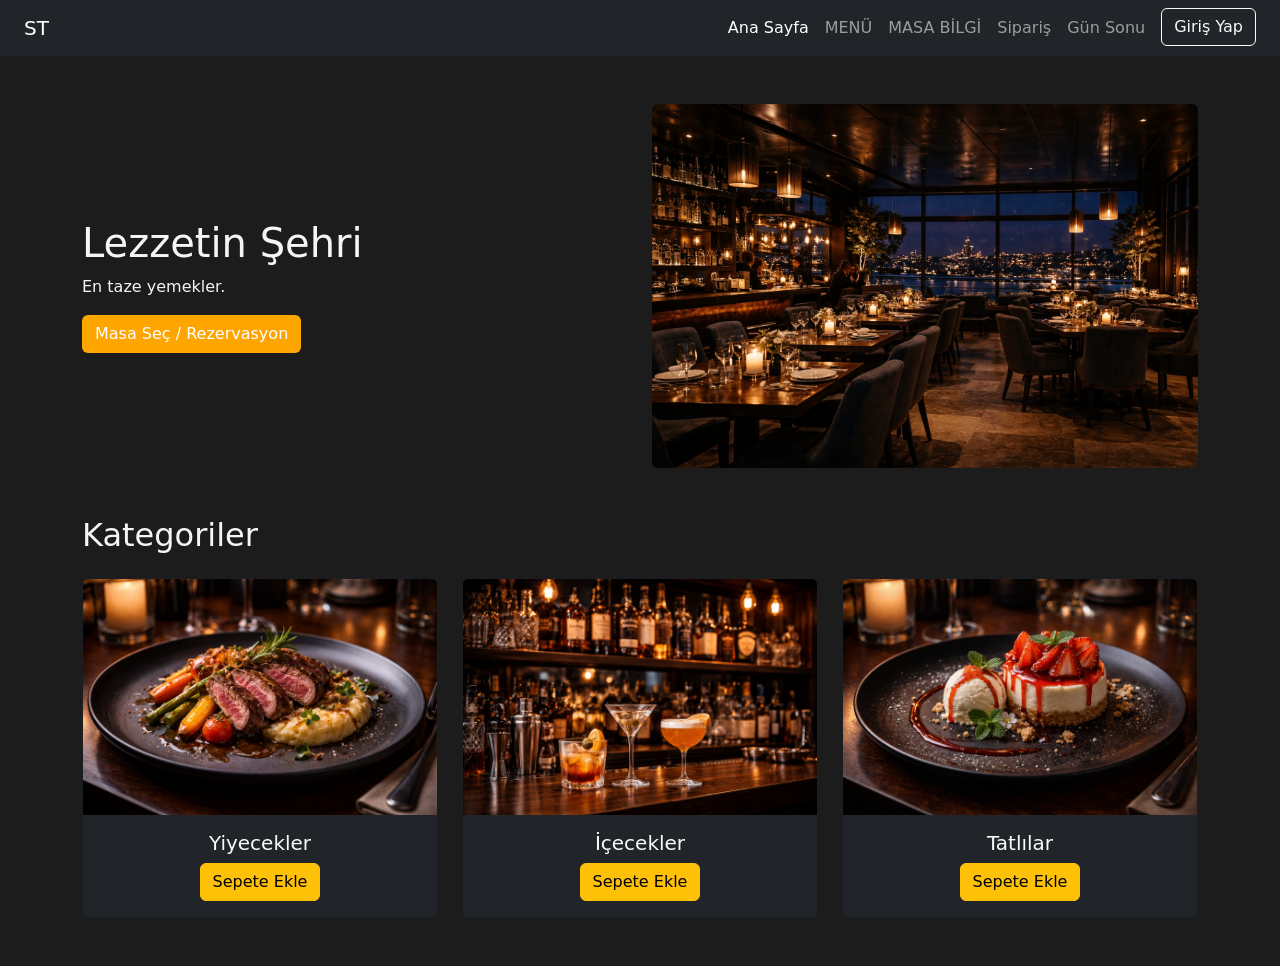
==== ANASAYFA.html @ 4550e704 "update bitirme-projesi" ====
<!DOCTYPE html>
<html lang="tr">
<head>
<meta charset="UTF-8">
<meta name="viewport" content="width=device-width, initial-scale=1">
<title>Urban Kasa Restaurant</title>
<link href="https://cdn.jsdelivr.net/npm/bootstrap@5.3.2/dist/css/bootstrap.min.css" rel="stylesheet">
<style>
  body { background-color: #1c1c1c; color: #f5f5f5; }
  .btn-hero { background-color: orange; color: #fff; }
  .card:hover { transform: scale(1.05); transition: 0.3s; }
</style>
</head>
<body>


<nav class="navbar navbar-expand-lg navbar-dark bg-dark px-4">
  <a class="navbar-brand" href="#">ST</a>
  <button class="navbar-toggler" type="button" data-bs-toggle="collapse" data-bs-target="#navbarNav">
    <span class="navbar-toggler-icon"></span>
  </button>
  <div class="collapse navbar-collapse" id="navbarNav">
    <ul class="navbar-nav ms-auto">
      <li class="nav-item"><a class="nav-link active" href="#">Ana Sayfa</a></li>
      <li class="nav-item"><a class="nav-link" href="MENÜ.html">MENÜ</a></li>
      <li class="nav-item"><a class="nav-link" href="MASA BİLGİ.html">MASA BİLGİ</a></li>
      <li class="nav-item"><a class="nav-link" href="siparis.html">Sipariş</a></li>
      <li class="nav-item"><a class="nav-link" href="günsonu.html">Gün Sonu</a></li>
      <li class="nav-item">
  <button class="btn btn-outline-light ms-2" onclick="window.location.href='GİRİŞ YAP.html'">
    Giriş Yap
  </button>
</li>
    </ul>
  </div>
</nav>


<div class="container my-5">
  <div class="row align-items-center">
    <div class="col-md-6">
      <h1>Lezzetin Şehri</h1>
      <p>En taze yemekler.</p>
      <button class="btn btn-hero" onclick="window.location.href='MASA BİLGİ.html'">
  Masa Seç / Rezervasyon
</button>
    </div>
    <div class="col-md-6">
      <img src="ChatGPT Image 2 Mar 2026 14_18_07.png" class="img-fluid rounded" alt="Restaurant">
      
    </div>
  </div>
</div>

<div class="container my-5">
  <h2 class="mb-4">Kategoriler</h2>
  <div class="row g-4">
    <div class="col-md-4">
      <div class="card bg-dark text-light">
        <img src="ChatGPT Image 2 Mar 2026 14_20_35.png" class="card-img-top" alt="Yiyecekler">
        <div class="card-body text-center">
          <h5 class="card-title">Yiyecekler</h5>
          <button class="btn btn-warning">Sepete Ekle</button>
        </div>
      </div>
    </div>
    <div class="col-md-4">
      <div class="card bg-dark text-light">
        <img src="ChatGPT Image 2 Mar 2026 14_23_09.png" class="card-img-top" alt="İçecekler">
        <div class="card-body text-center">
          <h5 class="card-title">İçecekler</h5>
          <button class="btn btn-warning">Sepete Ekle</button>
        </div>
      </div>
    </div>
    <div class="col-md-4">
      <div class="card bg-dark text-light">
        <img src="ChatGPT Image 2 Mar 2026 14_22_02.png" class="card-img-top" alt="Tatlılar">
        <div class="card-body text-center">
          <h5 class="card-title">Tatlılar</h5>
          <button class="btn btn-warning">Sepete Ekle</button>
        </div>
      </div>
    </div>
  </div>
</div>
<script>

let kullanici = localStorage.getItem("kullanici");

if(kullanici){
document.getElementById("kullaniciBtn").innerText = kullanici;
document.getElementById("kullaniciBtn").href="#";
}

</script>
<script src="https://cdn.jsdelivr.net/npm/bootstrap@5.3.2/dist/js/bootstrap.bundle.min.js"></script>
</body>
</html>
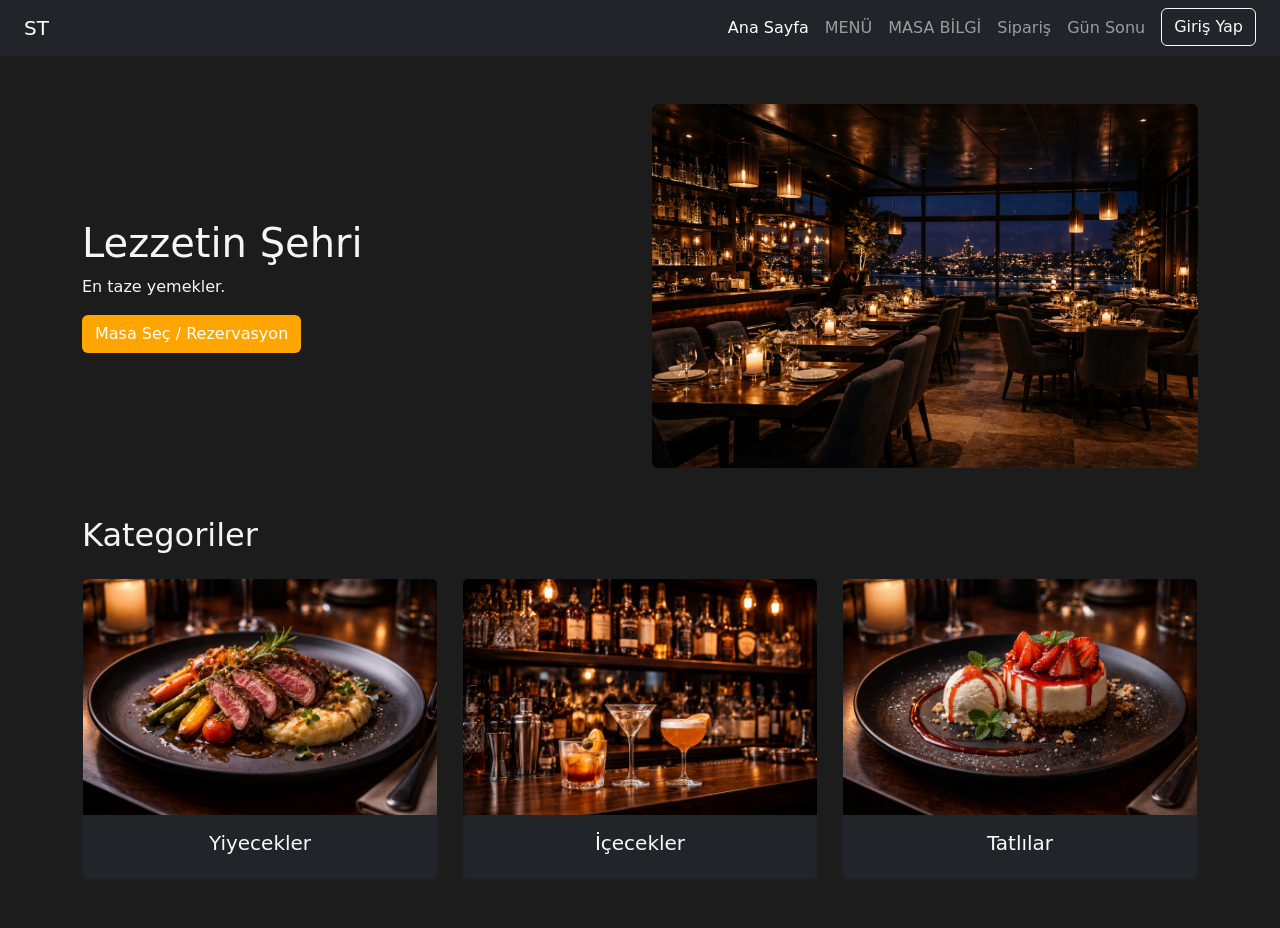
==== commit f336084d: "UPDATE" ====
--- a/ANASAYFA.html
+++ b/ANASAYFA.html
@@ -60,7 +60,7 @@
         <img src="ChatGPT Image 2 Mar 2026 14_20_35.png" class="card-img-top" alt="Yiyecekler">
         <div class="card-body text-center">
           <h5 class="card-title">Yiyecekler</h5>
-          <button class="btn btn-warning">Sepete Ekle</button>
+         
         </div>
       </div>
     </div>
@@ -69,7 +69,7 @@
         <img src="ChatGPT Image 2 Mar 2026 14_23_09.png" class="card-img-top" alt="İçecekler">
         <div class="card-body text-center">
           <h5 class="card-title">İçecekler</h5>
-          <button class="btn btn-warning">Sepete Ekle</button>
+         
         </div>
       </div>
     </div>
@@ -78,7 +78,7 @@
         <img src="ChatGPT Image 2 Mar 2026 14_22_02.png" class="card-img-top" alt="Tatlılar">
         <div class="card-body text-center">
           <h5 class="card-title">Tatlılar</h5>
-          <button class="btn btn-warning">Sepete Ekle</button>
+         
         </div>
       </div>
     </div>
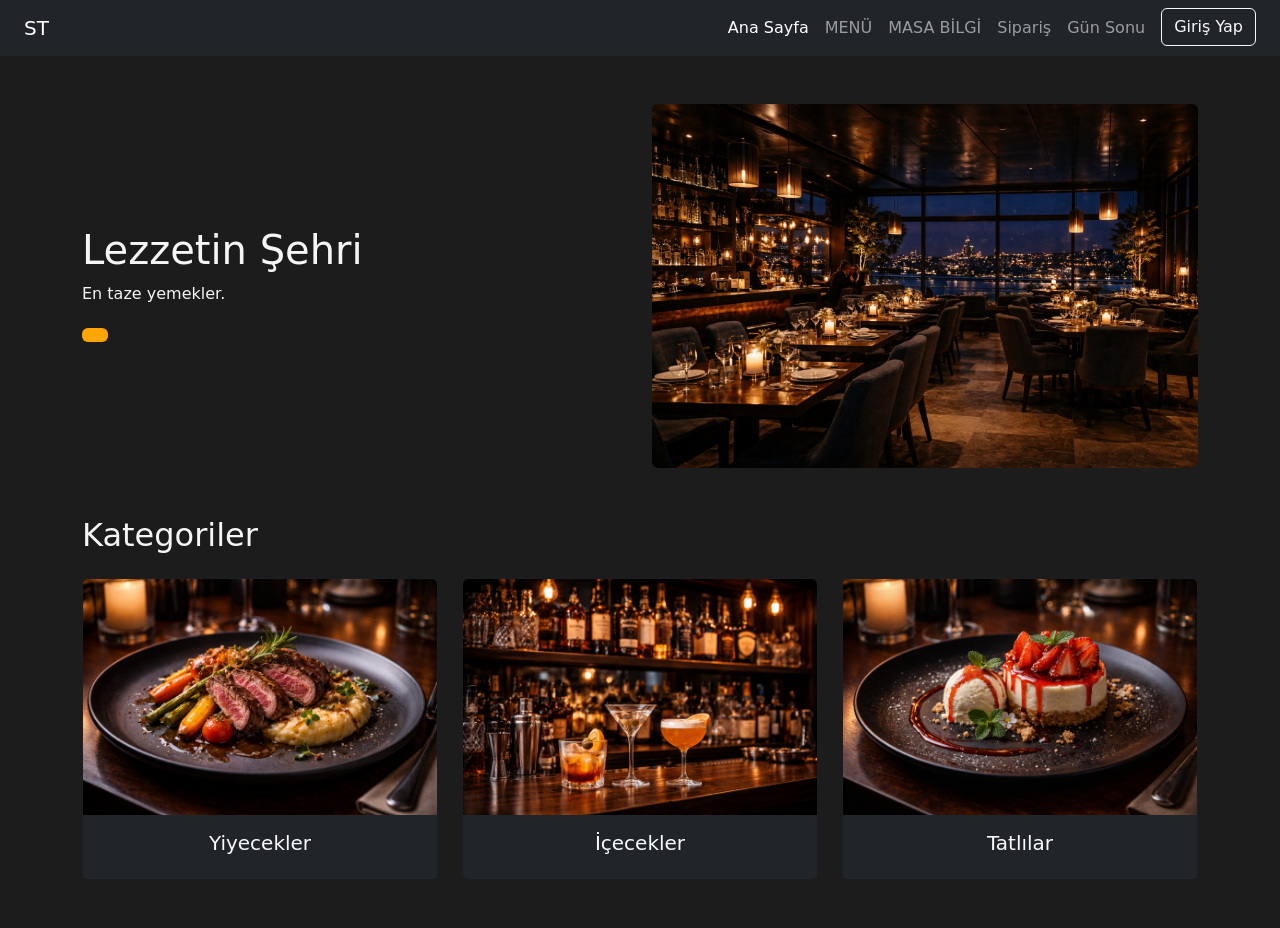
==== commit e118396d: "update" ====
--- a/ANASAYFA.html
+++ b/ANASAYFA.html
@@ -1,99 +1,196 @@
 <!DOCTYPE html>
+
 <html lang="tr">
+
 <head>
+
 <meta charset="UTF-8">
+
 <meta name="viewport" content="width=device-width, initial-scale=1">
+
 <title>Urban Kasa Restaurant</title>
+
 <link href="https://cdn.jsdelivr.net/npm/bootstrap@5.3.2/dist/css/bootstrap.min.css" rel="stylesheet">
+
 <style>
+
   body { background-color: #1c1c1c; color: #f5f5f5; }
+
   .btn-hero { background-color: orange; color: #fff; }
+
   .card:hover { transform: scale(1.05); transition: 0.3s; }
+
 </style>
+
 </head>
+
 <body>
 
 
+
+
+
 <nav class="navbar navbar-expand-lg navbar-dark bg-dark px-4">
+
   <a class="navbar-brand" href="#">ST</a>
+
   <button class="navbar-toggler" type="button" data-bs-toggle="collapse" data-bs-target="#navbarNav">
+
     <span class="navbar-toggler-icon"></span>
+
   </button>
+
   <div class="collapse navbar-collapse" id="navbarNav">
+
     <ul class="navbar-nav ms-auto">
+
       <li class="nav-item"><a class="nav-link active" href="#">Ana Sayfa</a></li>
+
       <li class="nav-item"><a class="nav-link" href="MENÜ.html">MENÜ</a></li>
+
       <li class="nav-item"><a class="nav-link" href="MASA BİLGİ.html">MASA BİLGİ</a></li>
+
       <li class="nav-item"><a class="nav-link" href="siparis.html">Sipariş</a></li>
+
       <li class="nav-item"><a class="nav-link" href="günsonu.html">Gün Sonu</a></li>
+
       <li class="nav-item">
+
   <button class="btn btn-outline-light ms-2" onclick="window.location.href='GİRİŞ YAP.html'">
+
     Giriş Yap
+
   </button>
+
 </li>
+
     </ul>
+
   </div>
+
 </nav>
 
 
+
+
+
 <div class="container my-5">
+
   <div class="row align-items-center">
+
     <div class="col-md-6">
+
       <h1>Lezzetin Şehri</h1>
+
       <p>En taze yemekler.</p>
+
       <button class="btn btn-hero" onclick="window.location.href='MASA BİLGİ.html'">
-  Masa Seç / Rezervasyon
+
+
 </button>
+
     </div>
+
     <div class="col-md-6">
+
       <img src="ChatGPT Image 2 Mar 2026 14_18_07.png" class="img-fluid rounded" alt="Restaurant">
-      
+
+     
+
     </div>
+
   </div>
+
 </div>
 
+
+
 <div class="container my-5">
+
   <h2 class="mb-4">Kategoriler</h2>
+
   <div class="row g-4">
+
     <div class="col-md-4">
+
       <div class="card bg-dark text-light">
+
         <img src="ChatGPT Image 2 Mar 2026 14_20_35.png" class="card-img-top" alt="Yiyecekler">
+
         <div class="card-body text-center">
+
           <h5 class="card-title">Yiyecekler</h5>
+
          
+
         </div>
+
       </div>
+
     </div>
+
     <div class="col-md-4">
+
       <div class="card bg-dark text-light">
+
         <img src="ChatGPT Image 2 Mar 2026 14_23_09.png" class="card-img-top" alt="İçecekler">
+
         <div class="card-body text-center">
+
           <h5 class="card-title">İçecekler</h5>
+
          
+
         </div>
+
       </div>
+
     </div>
+
     <div class="col-md-4">
+
       <div class="card bg-dark text-light">
+
         <img src="ChatGPT Image 2 Mar 2026 14_22_02.png" class="card-img-top" alt="Tatlılar">
+
         <div class="card-body text-center">
+
           <h5 class="card-title">Tatlılar</h5>
+
          
+
         </div>
+
       </div>
+
     </div>
+
   </div>
+
 </div>
+
 <script>
+
+
 
 let kullanici = localStorage.getItem("kullanici");
 
+
+
 if(kullanici){
+
 document.getElementById("kullaniciBtn").innerText = kullanici;
+
 document.getElementById("kullaniciBtn").href="#";
+
 }
 
+
+
 </script>
+
 <script src="https://cdn.jsdelivr.net/npm/bootstrap@5.3.2/dist/js/bootstrap.bundle.min.js"></script>
+
 </body>
+
 </html>
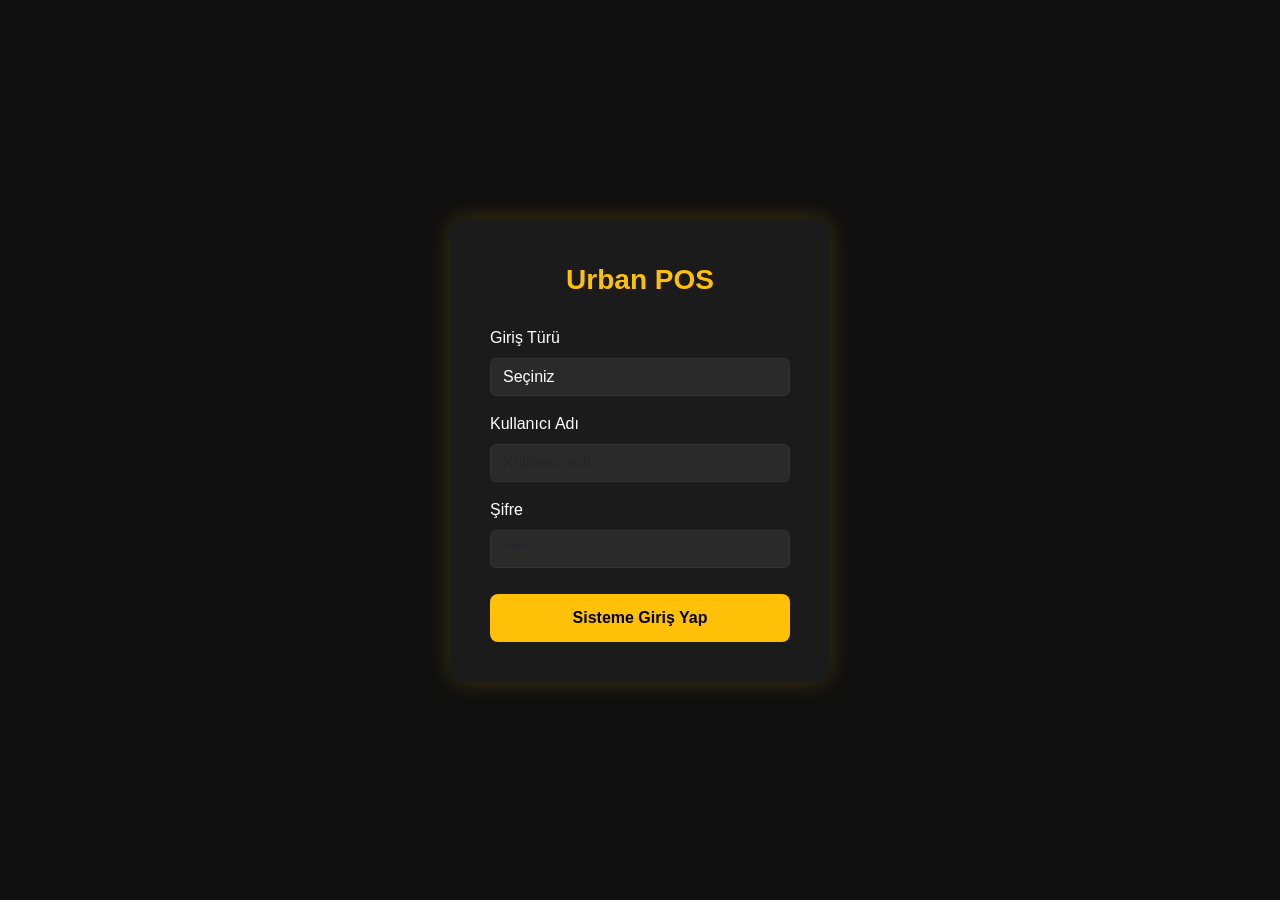
==== commit 92384bdf: "summary" ====
--- a/ANASAYFA.html
+++ b/ANASAYFA.html
@@ -28,7 +28,12 @@
 
 
 
-
+<script>
+if(sessionStorage.getItem("oturum") !== "true"){
+    window.location.href = "GİRİŞ YAP.html";
+}
+
+</script>
 
 <nav class="navbar navbar-expand-lg navbar-dark bg-dark px-4">
 
@@ -53,9 +58,10 @@
       <li class="nav-item"><a class="nav-link" href="siparis.html">Sipariş</a></li>
 
       <li class="nav-item"><a class="nav-link" href="günsonu.html">Gün Sonu</a></li>
-
+<li class="nav-item"><a class="nav-link" href="ürünyönetim.html">Ürün Yönetimi</a></li>
       <li class="nav-item">
 
+
   <button class="btn btn-outline-light ms-2" onclick="window.location.href='GİRİŞ YAP.html'">
 
     Giriş Yap
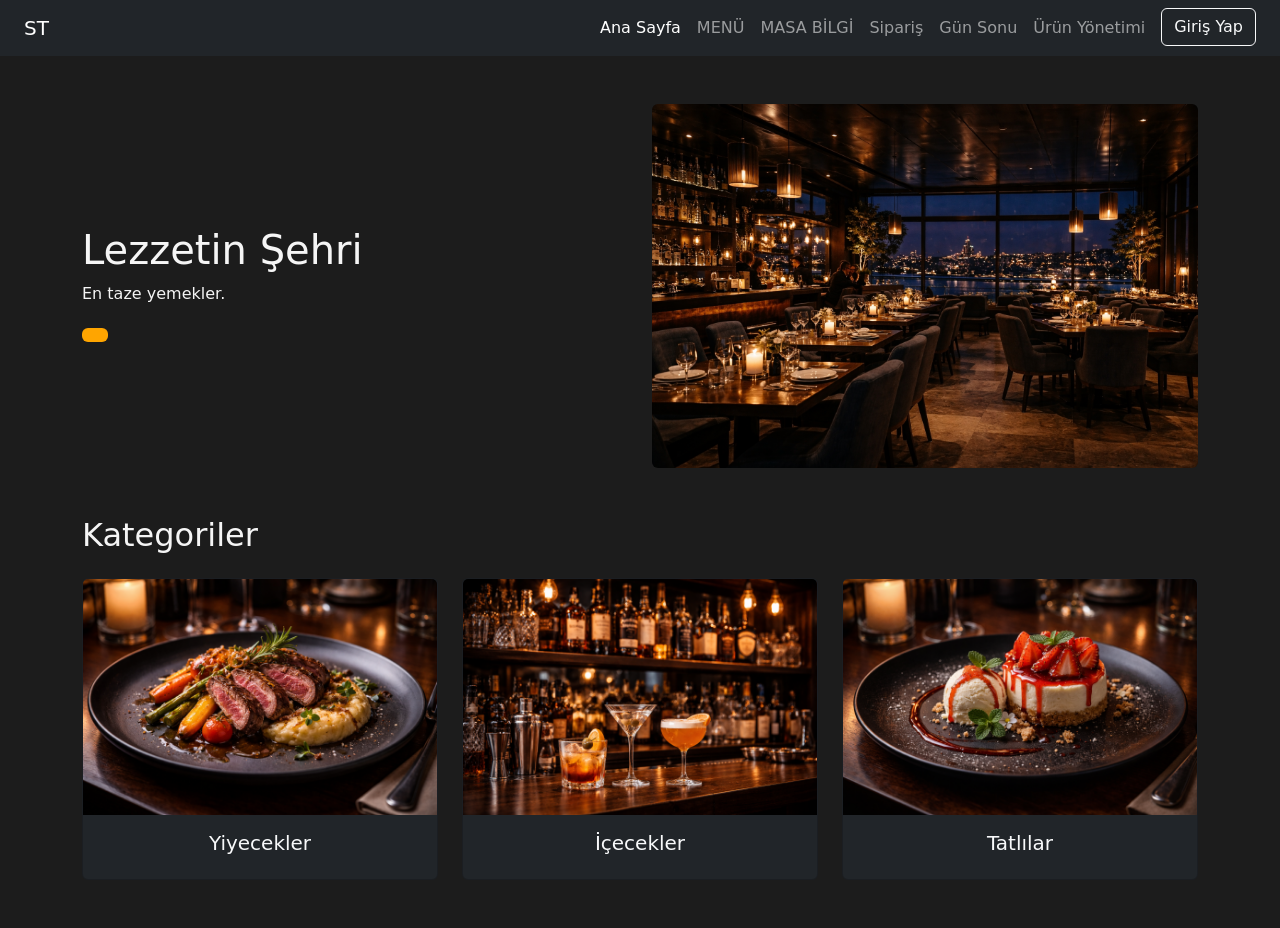
==== commit 6b4518dd: "update" ====
--- a/ANASAYFA.html
+++ b/ANASAYFA.html
@@ -28,12 +28,7 @@
 
 
 
-<script>
-if(sessionStorage.getItem("oturum") !== "true"){
-    window.location.href = "GİRİŞ YAP.html";
-}
 
-</script>
 
 <nav class="navbar navbar-expand-lg navbar-dark bg-dark px-4">
 
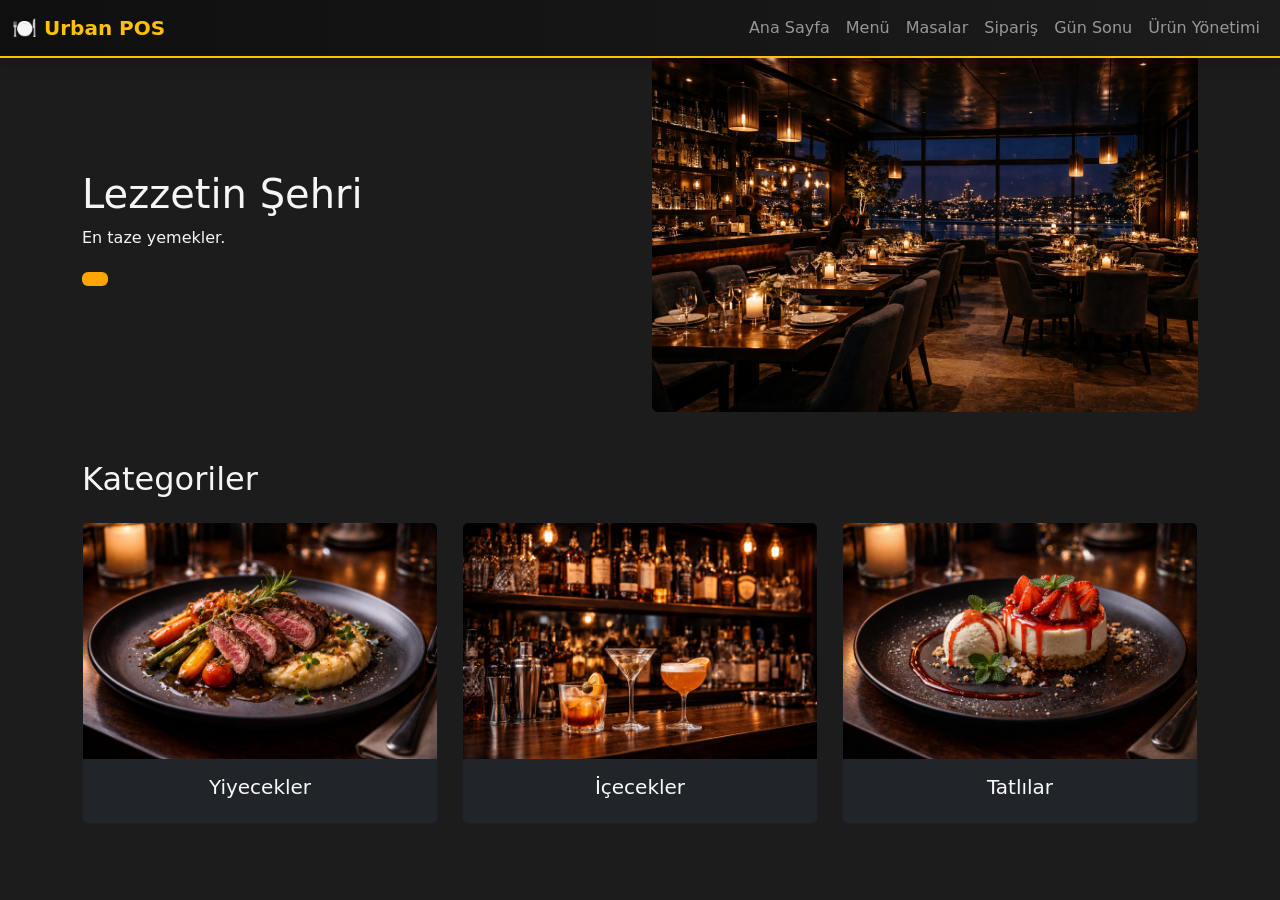
==== commit 714e3188: "update" ====
--- a/ANASAYFA.html
+++ b/ANASAYFA.html
@@ -30,45 +30,53 @@
 
 
 
-<nav class="navbar navbar-expand-lg navbar-dark bg-dark px-4">
-
-  <a class="navbar-brand" href="#">ST</a>
-
-  <button class="navbar-toggler" type="button" data-bs-toggle="collapse" data-bs-target="#navbarNav">
-
-    <span class="navbar-toggler-icon"></span>
-
-  </button>
-
-  <div class="collapse navbar-collapse" id="navbarNav">
-
-    <ul class="navbar-nav ms-auto">
-
-      <li class="nav-item"><a class="nav-link active" href="#">Ana Sayfa</a></li>
-
-      <li class="nav-item"><a class="nav-link" href="MENÜ.html">MENÜ</a></li>
-
-      <li class="nav-item"><a class="nav-link" href="MASA BİLGİ.html">MASA BİLGİ</a></li>
-
-      <li class="nav-item"><a class="nav-link" href="siparis.html">Sipariş</a></li>
-
-      <li class="nav-item"><a class="nav-link" href="günsonu.html">Gün Sonu</a></li>
-<li class="nav-item"><a class="nav-link" href="ürünyönetim.html">Ürün Yönetimi</a></li>
-      <li class="nav-item">
-
-
-  <button class="btn btn-outline-light ms-2" onclick="window.location.href='GİRİŞ YAP.html'">
-
-    Giriş Yap
-
-  </button>
-
-</li>
-
-    </ul>
-
+<nav class="navbar navbar-expand-lg navbar-dark fixed-top shadow" style="background: linear-gradient(90deg,#0f0f0f,#1c1c1c); border-bottom:2px solid #ffc107;">
+
+  <div class="container-fluid">
+
+    <!-- LOGO -->
+    <a class="navbar-brand fw-bold text-warning" href="index.html">
+      🍽 Urban POS
+    </a>
+
+    <!-- MOBİL BUTON -->
+    <button class="navbar-toggler" type="button" data-bs-toggle="collapse" data-bs-target="#navbarNav">
+      <span class="navbar-toggler-icon"></span>
+    </button>
+
+    <!-- MENÜ -->
+    <div class="collapse navbar-collapse" id="navbarNav">
+
+      <ul class="navbar-nav ms-auto align-items-center">
+
+        <li class="nav-item">
+          <a class="nav-link" href="ANASAYFA.html">Ana Sayfa</a>
+        </li>
+
+        <li class="nav-item">
+          <a class="nav-link" href="MENÜ.html">Menü</a>
+        </li>
+
+        <li class="nav-item">
+          <a class="nav-link" href="MASA BİLGİ.html">Masalar</a>
+        </li>
+
+        <li class="nav-item">
+          <a class="nav-link" href="siparis.html">Sipariş</a>
+        </li>
+
+        <li class="nav-item">
+          <a class="nav-link" href="günsonu.html">Gün Sonu</a>
+        </li>
+
+        <li class="nav-item">
+          <a class="nav-link" href="ürünyönetim.html">Ürün Yönetimi</a>
+      
+
+      </ul>
+
+    </div>
   </div>
-
 </nav>
 
 
